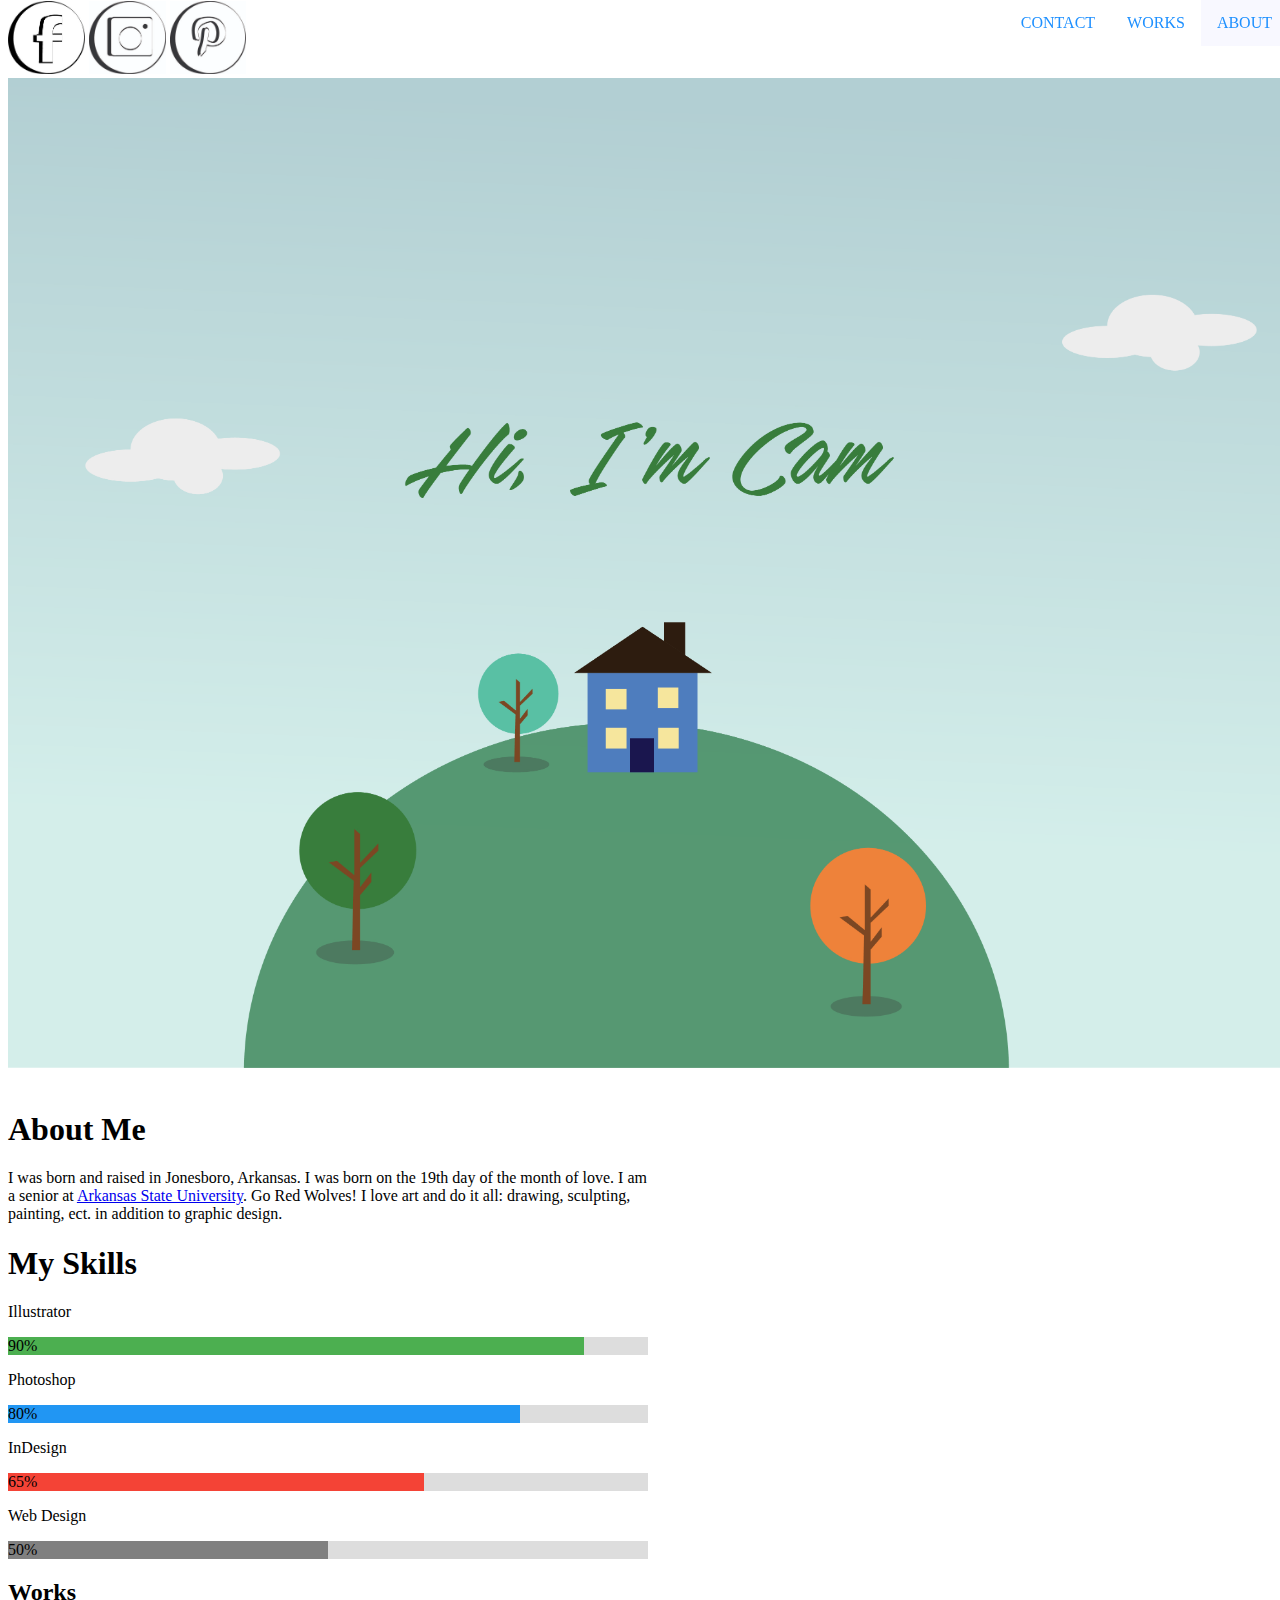
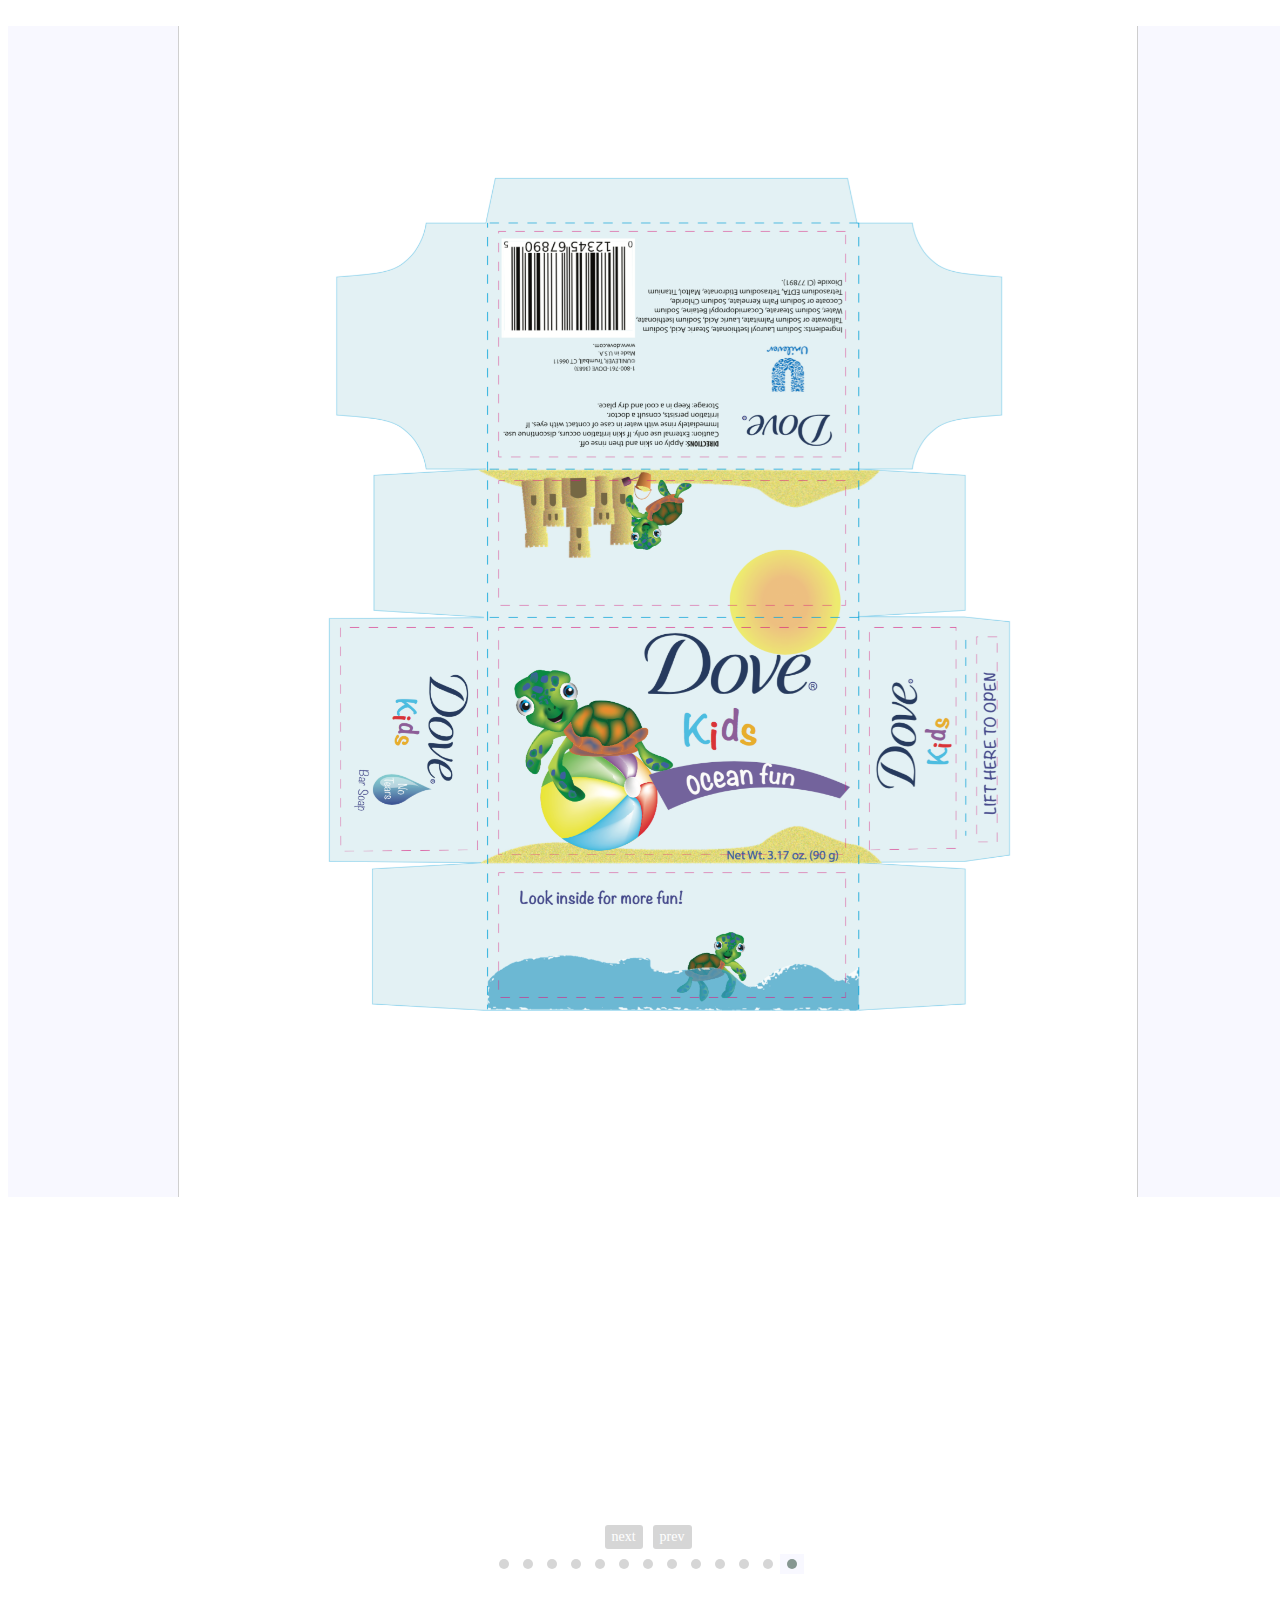
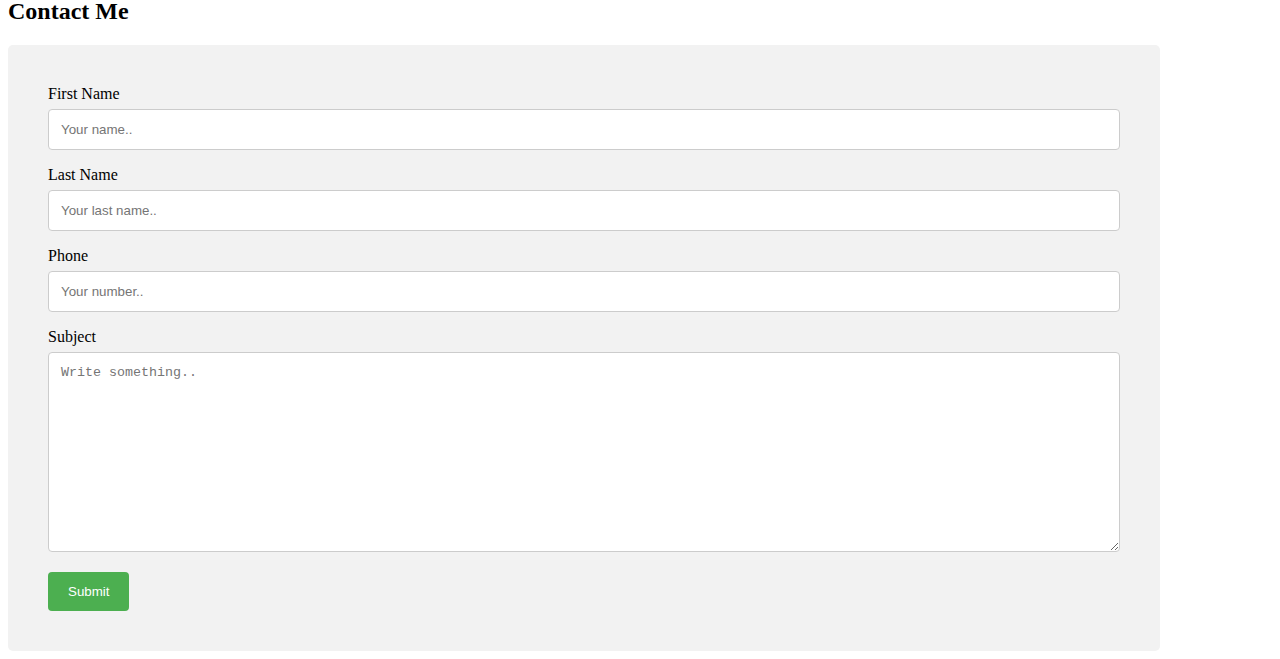
==== index.html @ 18b4d4d0 "initial commit" ====
<!DOCTYPE html>
<html>
    <head>
    <title>Cam Robinson Portfolio</title>
        <link type="text/css" rel="stylesheet" href="style.css">
         <link rel="stylesheet" href="OwlCarousel2-2.2.1/dist/assets/owl.carousel.min.css">
    <link rel="stylesheet" href="OwlCarousel2-2.2.1/dist/assets/owl.theme.default.min.css">
    </head>
    <body>
           <a href="https://www.facebook.com"><img class="icon" src="imgs/icon%20facebook.jpg"></a>
            <a href="https://www.instagram.com/camboslice613/"> <img class="icon" src="imgs/icon%20instagram.jpg"></a>
            <a href="https://www.pinterest.com/camrob11/my-pieces/"> <img class="icon" src="imgs/icon%20pinterest.jpg"></a>
        <header>
            <nav class="nav-top">
                <ul>
                    <li><a class="active" href="#ABOUT">ABOUT</a></li>
                    <li><a class="nav-link" href="#works">WORKS</a></li>
                    <li><a class="nav-link" href="#contact">CONTACT</a></li>
                </ul>
            </nav>
           
            
        </header>
        <section>
            <img class="cover-image" src="imgs/home%20cover%20page.png">
            <img>
            <img>
            <h1>About Me</h1>
            <p class="about-me"> I was born and raised in Jonesboro, Arkansas. I was born on the 19th day of the month of love. I am a senior at <a href="https://www.astate.edu/">Arkansas State University</a>. Go Red Wolves! I love art and do it all: drawing, sculpting, painting, ect. in addition to graphic design. </p>
            </section>
       
            <h1>My Skills</h1>
            <p>Illustrator</p>
            <div class="container">
              <div class="illustrator">90%</div>
            </div>

            <p>Photoshop</p>
            <div class="container">
              <div class="photoshop">80%</div>
            </div>

            <p>InDesign</p>
            <div class="container">
              <div class="indesign">65%</div>
            </div>

            <p>Web Design</p>
            <div class="container">
              <div class="web-design">50%</div>
            </div>
            
        <h2>Works</h2>
         <div  id="works" class="owl-carousel owl-theme">
                <div class="item"><img src="imgs/Screen%20Shot%202017-04-20%20at%2011.49.28%20AM.png"> </div>
                <div class="item"><img src="imgs/Nuthouse%20board.jpg"></div>
                <div class="item"><img src="imgs/zoo%20campaign%20print%20copy.jpg"></div>
                <div class="item"><img src="imgs/Screen%20Shot%202017-04-20%20at%2011.49.59%20AM.png"></div>
                <div class="item"><img src="imgs/Screen%20Shot%202017-04-20%20at%2012.01.51%20PM.png"></div>
                <div class="item"><img src="imgs/Screen%20Shot%202017-04-20%20at%2012.03.06%20PM.png"></div>
                <div class="item"><img src="imgs/Screen%20Shot%202017-04-20%20at%2012.03.46%20PM.png"></div>
                <div class="item"><img src="imgs/Screen%20Shot%202017-04-20%20at%2012.04.08%20PM.png"></div>
            <div class="item"><img src="imgs/coffee%20shop.png"></div>
            <div class="item"><img src="imgs/old%20spice.png"></div>
            <div class="item"><img src="imgs/nike%20ball.png"></div>
            <div class="item"><img src="imgs/nike%20high.png"></div>
            <div class="item"><img src="imgs/nike%20long.png"></div>
            </div>
       
        <script src="OwlCarousel2-2.2.1/docs/assets/vendors/jquery.min.js"></script>
    <script src="OwlCarousel2-2.2.1/dist/owl.carousel.min.js"></script>
        <script>
            $(document).ready(function(){
                $(".owl-carousel").owlCarousel();
            });
        </script>
        <script>
        $('.owl-carousel').owlCarousel({
            rtl:true,
            loop:true,
            margin:40,
            nav:true,
            items: 1
//            responsive:{
//                0:{
//                    items:1
//                },
//                600:{
//                    items:3
//                },
//                1000:{
//                    items:5
//                }
//            }
        })
        </script>
        <h2>Contact Me</h2>
            <div id="contact" class="contact-form">
      <form action="/action_page.php">

        <label for="fname">First Name</label>
        <input type="text" id="fname" name="firstname" placeholder="Your name..">
        <label for="lname">Last Name</label>
        <input type="text" id="lname" name="lastname" placeholder="Your last name..">
          <label for="fname">Phone</label>
        <input type="text" id="fname" name="phonenumber" placeholder="Your number..">
    <label for="subject">Subject</label>
           <textarea id="subject" name="subject" placeholder="Write something.." style="height:200px"></textarea>

        <input type="submit" value="Submit">

  </form>
</div>
        <footer>
            
        
        </footer>
    
    </body>
</html>
---- style.css ----
body {
    width: 100%;
    background-color: ;
}
.cover-image {
    width: 100%;
} 

.icon {
    width: 6%;
    margin-top: -7px;
}

ul {
    list-style-type: none;
    margin: 0;
    padding: 0;
    overflow: hidden;
    position: fixed;
    top: 0;
    width: 100%;
}

li {
    float: right;
     list-style-type: none;
}

li a {
    display: block;
    color: dodgerblue;
    text-align: center;
    padding: 14px 16px;
    text-decoration: none;
    
}

li a:hover:not(.active) {
    background-color: #111;
}

.active {
    background-color: ghostwhite;
}
li a:hover:not(.active) {
    background-color: seagreen;
    color: white;
}
.about-me {
    width: 50%;
    
}
.item {
    width: 75%;
    margin-right: 150px;
        
}

* {box-sizing: border-box}

.container {
  width: 50%;
  background-color: #ddd;
}

.skills {
  text-align: right;
  padding-right: 20px;
  line-height: 40px;
  color: white;
}

/*Skills*/
.illustrator {width: 90%; background-color: #4CAF50;}
.photoshop {width: 80%; background-color: #2196F3;}
.indesign {width: 65%; background-color: #f44336;}
.web-design{width: 50%; background-color: #808080;}


<h1>My Skills</h1>

<p>HTML</p>
<div class="container">
  <div class="illustrator">90%</div>
</div>

<p>CSS</p>
<div class="container">
  <div class="photoshop">80%</div>
</div>

<p>JavaScript</p>
<div class="container">
  <div class="indesign">65%</div>
</div>

<p>PHP</p>
<div class="container">
  <div class="web-design">50%</div>
</div>

input[type=text], select, textarea {
    width: 100%;
    padding: 12px;
    border: 1px solid #ccc;
    border-radius: 4px;
    box-sizing: border-box;
    margin-top: 6px;
    margin-bottom: 16px;
    resize: vertical;
}
/*Contact Form*/
input[type=text], select, textarea {
    width: 100%;
    padding: 12px;
    border: 1px solid #ccc;
    border-radius: 4px;
    box-sizing: border-box;
    margin-top: 6px;
    margin-bottom: 16px;
    resize: vertical;
}

input[type=submit] {
    background-color: #4CAF50;
    color: white;
    padding: 12px 20px;
    border: none;
    border-radius: 4px;
    cursor: pointer;
}

input[type=submit]:hover {
    background-color: #45a049;
}

.contact-form {
    border-radius: 5px;
    background-color: #f2f2f2;
    padding: 40px;
    width: 90%;
    }
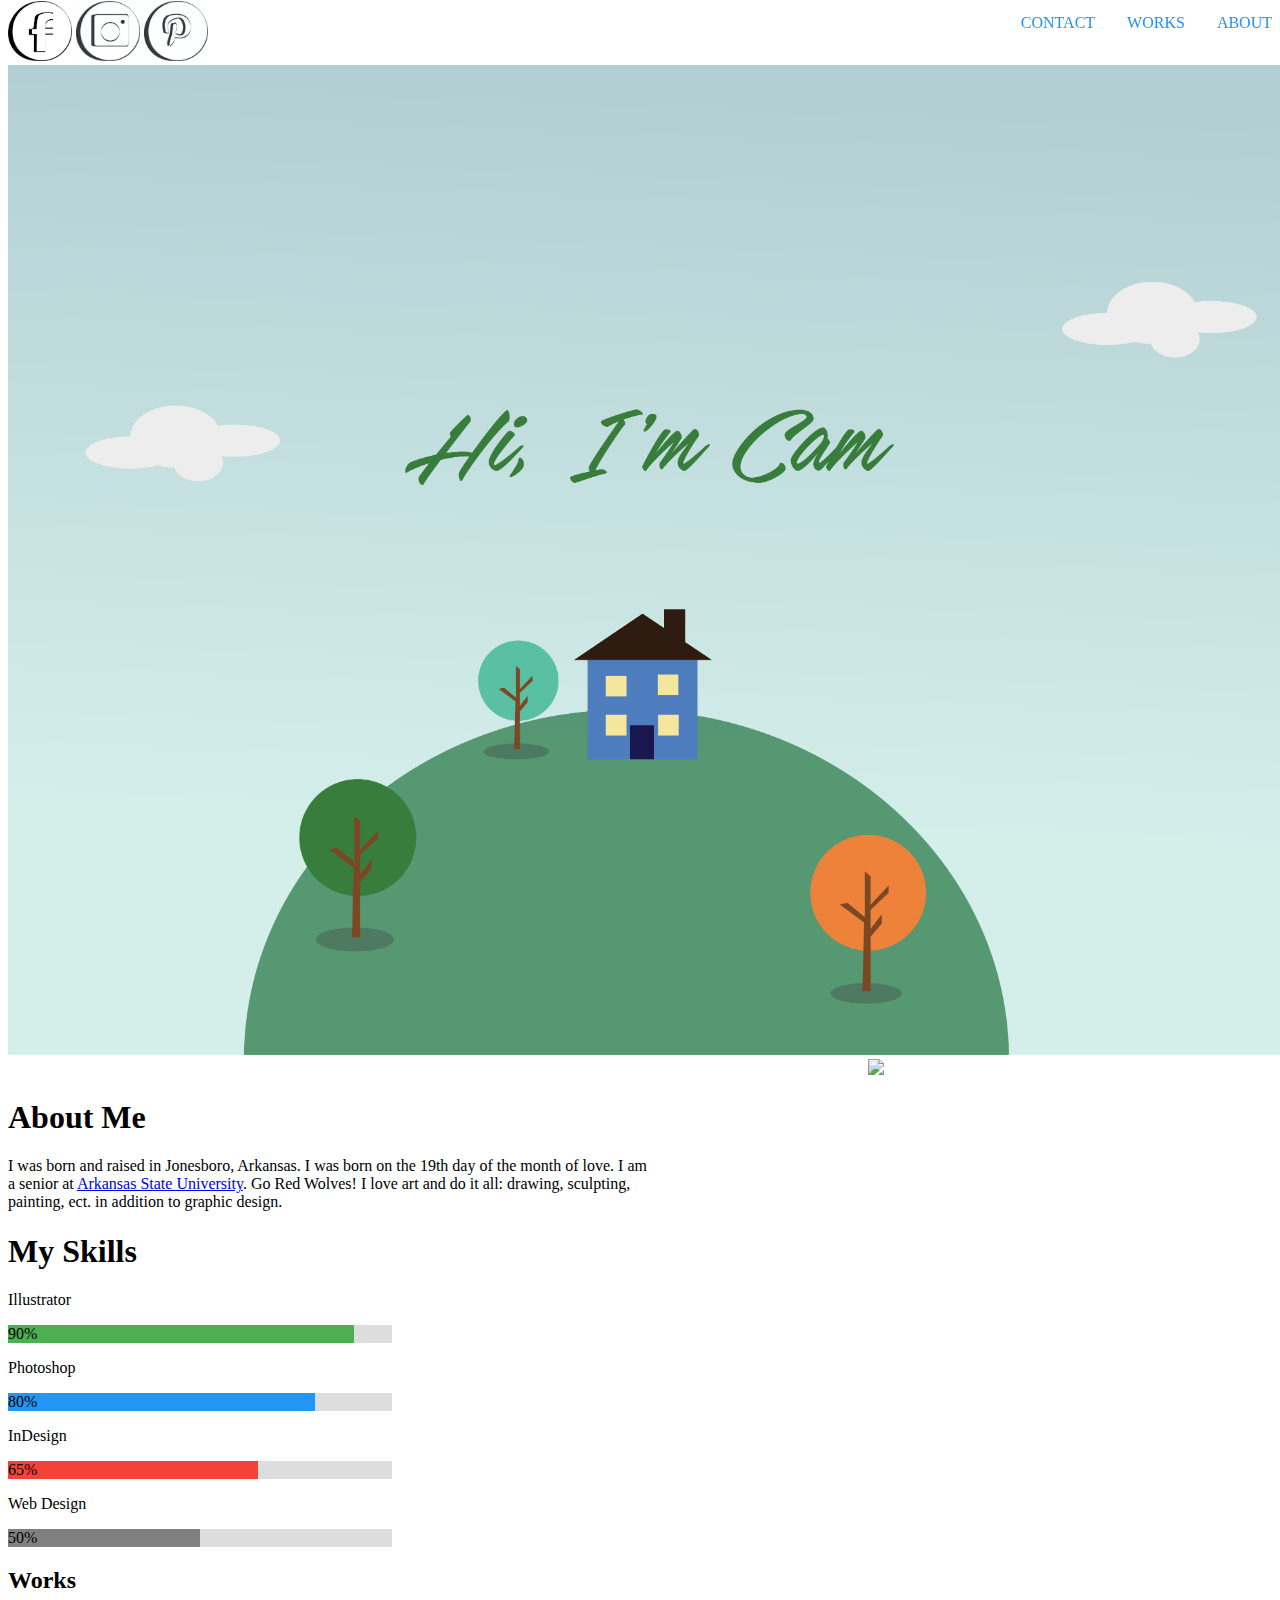
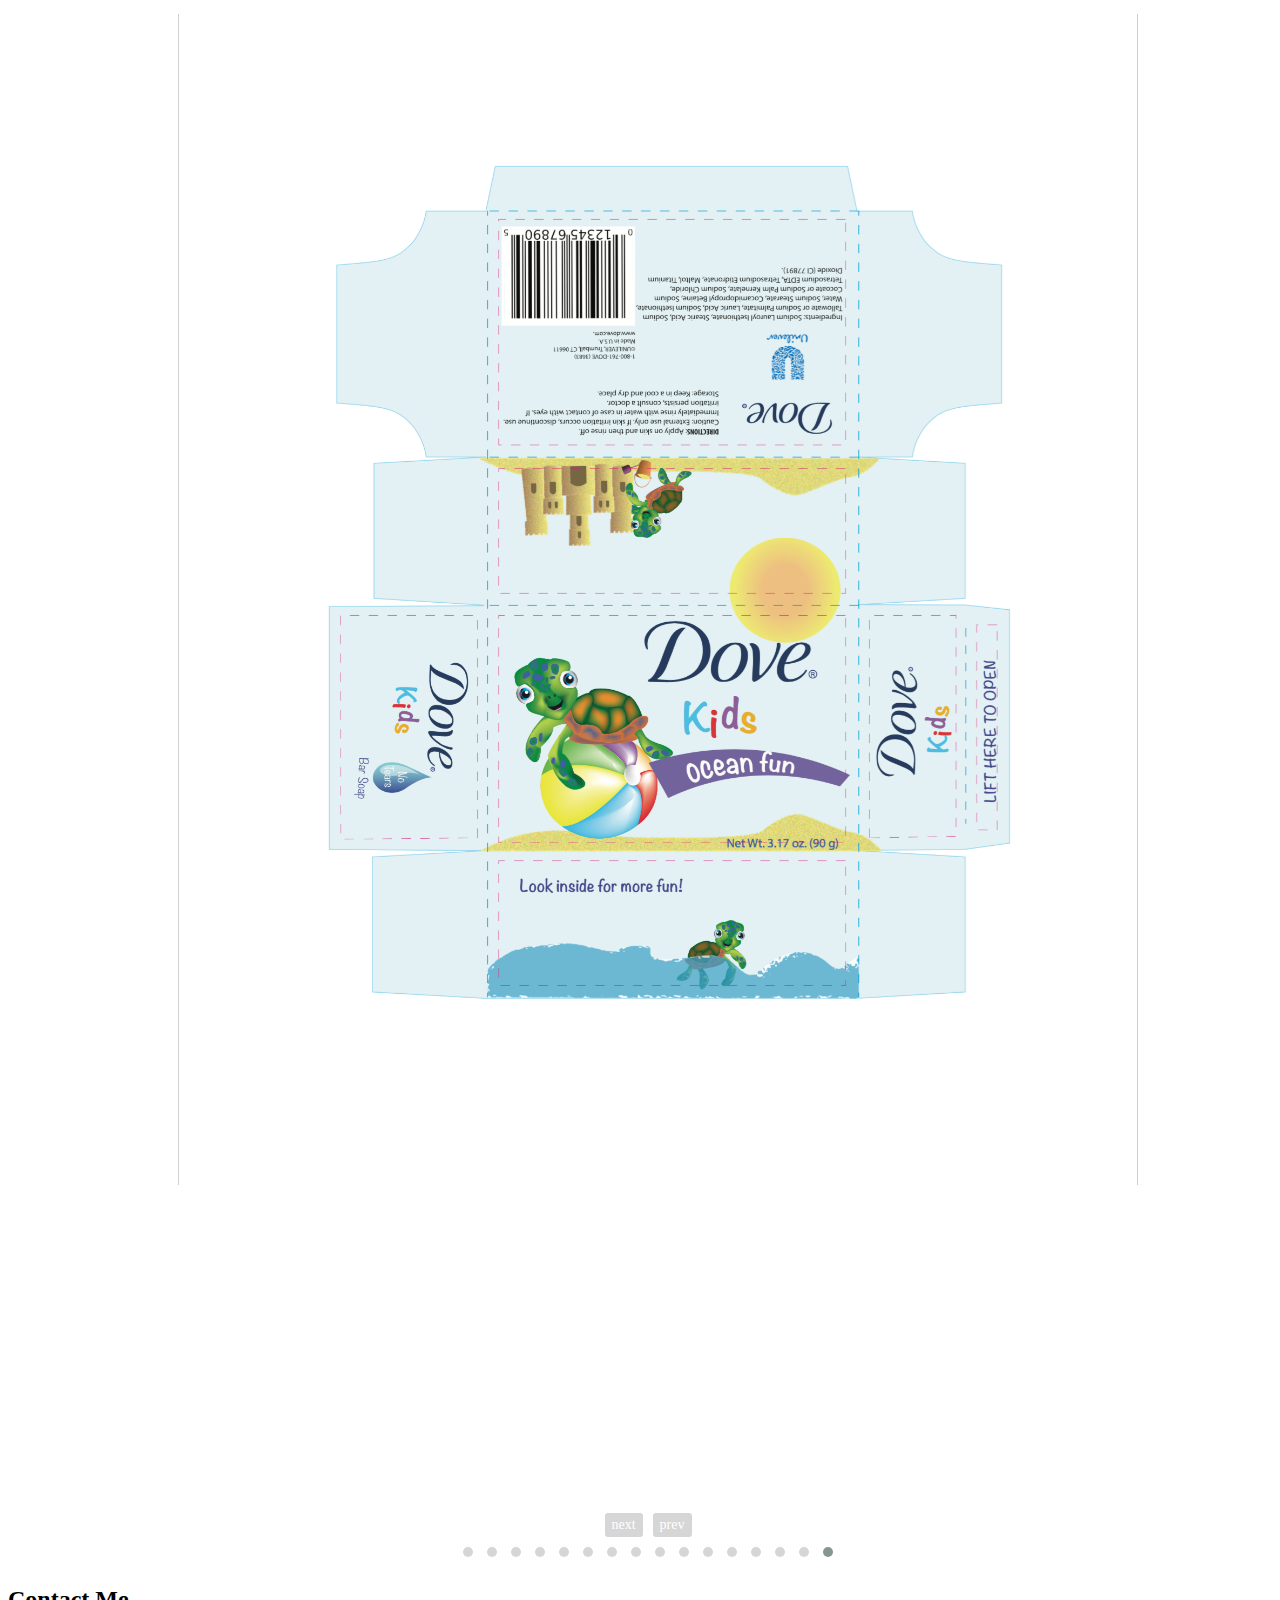
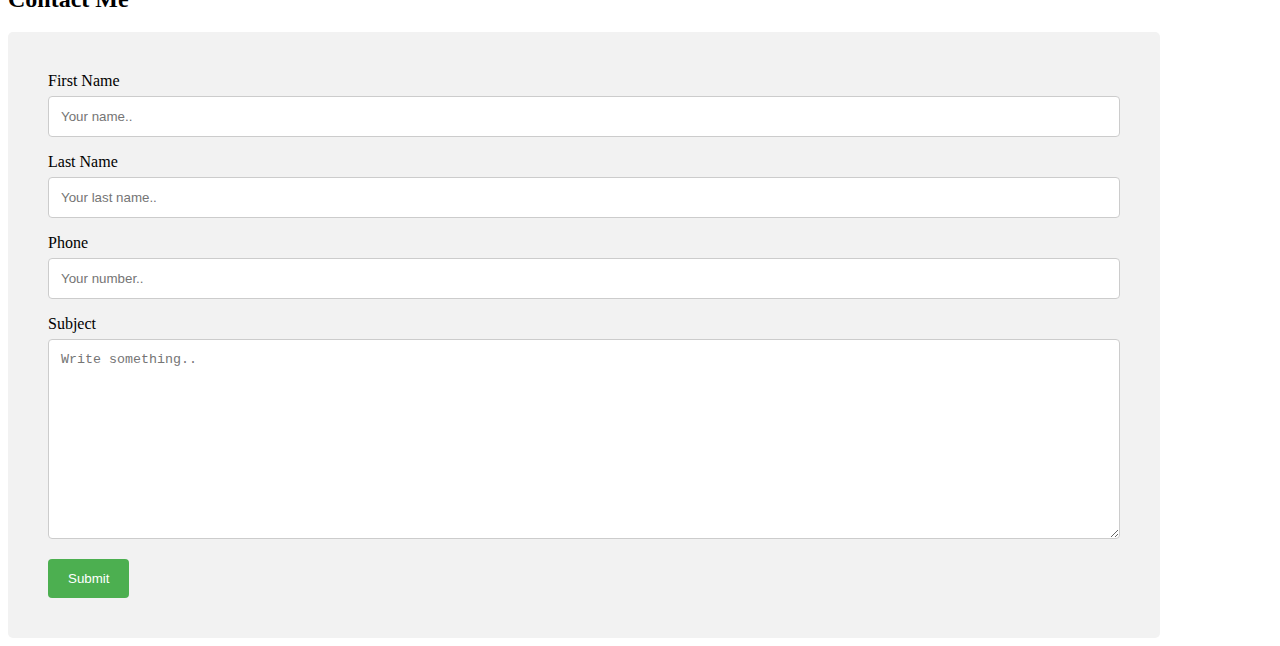
==== commit 0ea5ef6b: "new photos" ====
--- a/index.html
+++ b/index.html
@@ -13,7 +13,7 @@
         <header>
             <nav class="nav-top">
                 <ul>
-                    <li><a class="active" href="#ABOUT">ABOUT</a></li>
+                    <li><a class="active" href="#about">ABOUT</a></li>
                     <li><a class="nav-link" href="#works">WORKS</a></li>
                     <li><a class="nav-link" href="#contact">CONTACT</a></li>
                 </ul>
@@ -23,7 +23,7 @@
         </header>
         <section>
             <img class="cover-image" src="imgs/home%20cover%20page.png">
-            <img>
+            <img class="about-image" src='imgs/VickeryClass_0574.jpg' >
             <img>
             <h1>About Me</h1>
             <p class="about-me"> I was born and raised in Jonesboro, Arkansas. I was born on the 19th day of the month of love. I am a senior at <a href="https://www.astate.edu/">Arkansas State University</a>. Go Red Wolves! I love art and do it all: drawing, sculpting, painting, ect. in addition to graphic design. </p>
@@ -65,6 +65,9 @@
             <div class="item"><img src="imgs/nike%20ball.png"></div>
             <div class="item"><img src="imgs/nike%20high.png"></div>
             <div class="item"><img src="imgs/nike%20long.png"></div>
+             <div class="item"><img src="imgs/nike%20men.png" ></div>
+             <div class="item"><img src="imgs/nike%20women.png" ></div>
+             <div class="item"><img src="imgs/dunk.png" ></div>
             </div>
        
         <script src="OwlCarousel2-2.2.1/docs/assets/vendors/jquery.min.js"></script>
--- a/style.css
+++ b/style.css
@@ -7,7 +7,7 @@
 } 
 
 .icon {
-    width: 6%;
+    width: 5%;
     margin-top: -7px;
 }
 
@@ -40,7 +40,7 @@
 }
 
 .active {
-    background-color: ghostwhite;
+    background-color: white;
 }
 li a:hover:not(.active) {
     background-color: seagreen;
@@ -48,18 +48,24 @@
 }
 .about-me {
     width: 50%;
+    font-size: 1em;
     
 }
+.about-image {
+    width: 25%;
+    float: right;
+    margin-right: 100px;
+}
+
 .item {
     width: 75%;
-    margin-right: 150px;
-        
+    margin-right: 150px;    
 }
 
 * {box-sizing: border-box}
 
 .container {
-  width: 50%;
+  width: 30%;
   background-color: #ddd;
 }
 
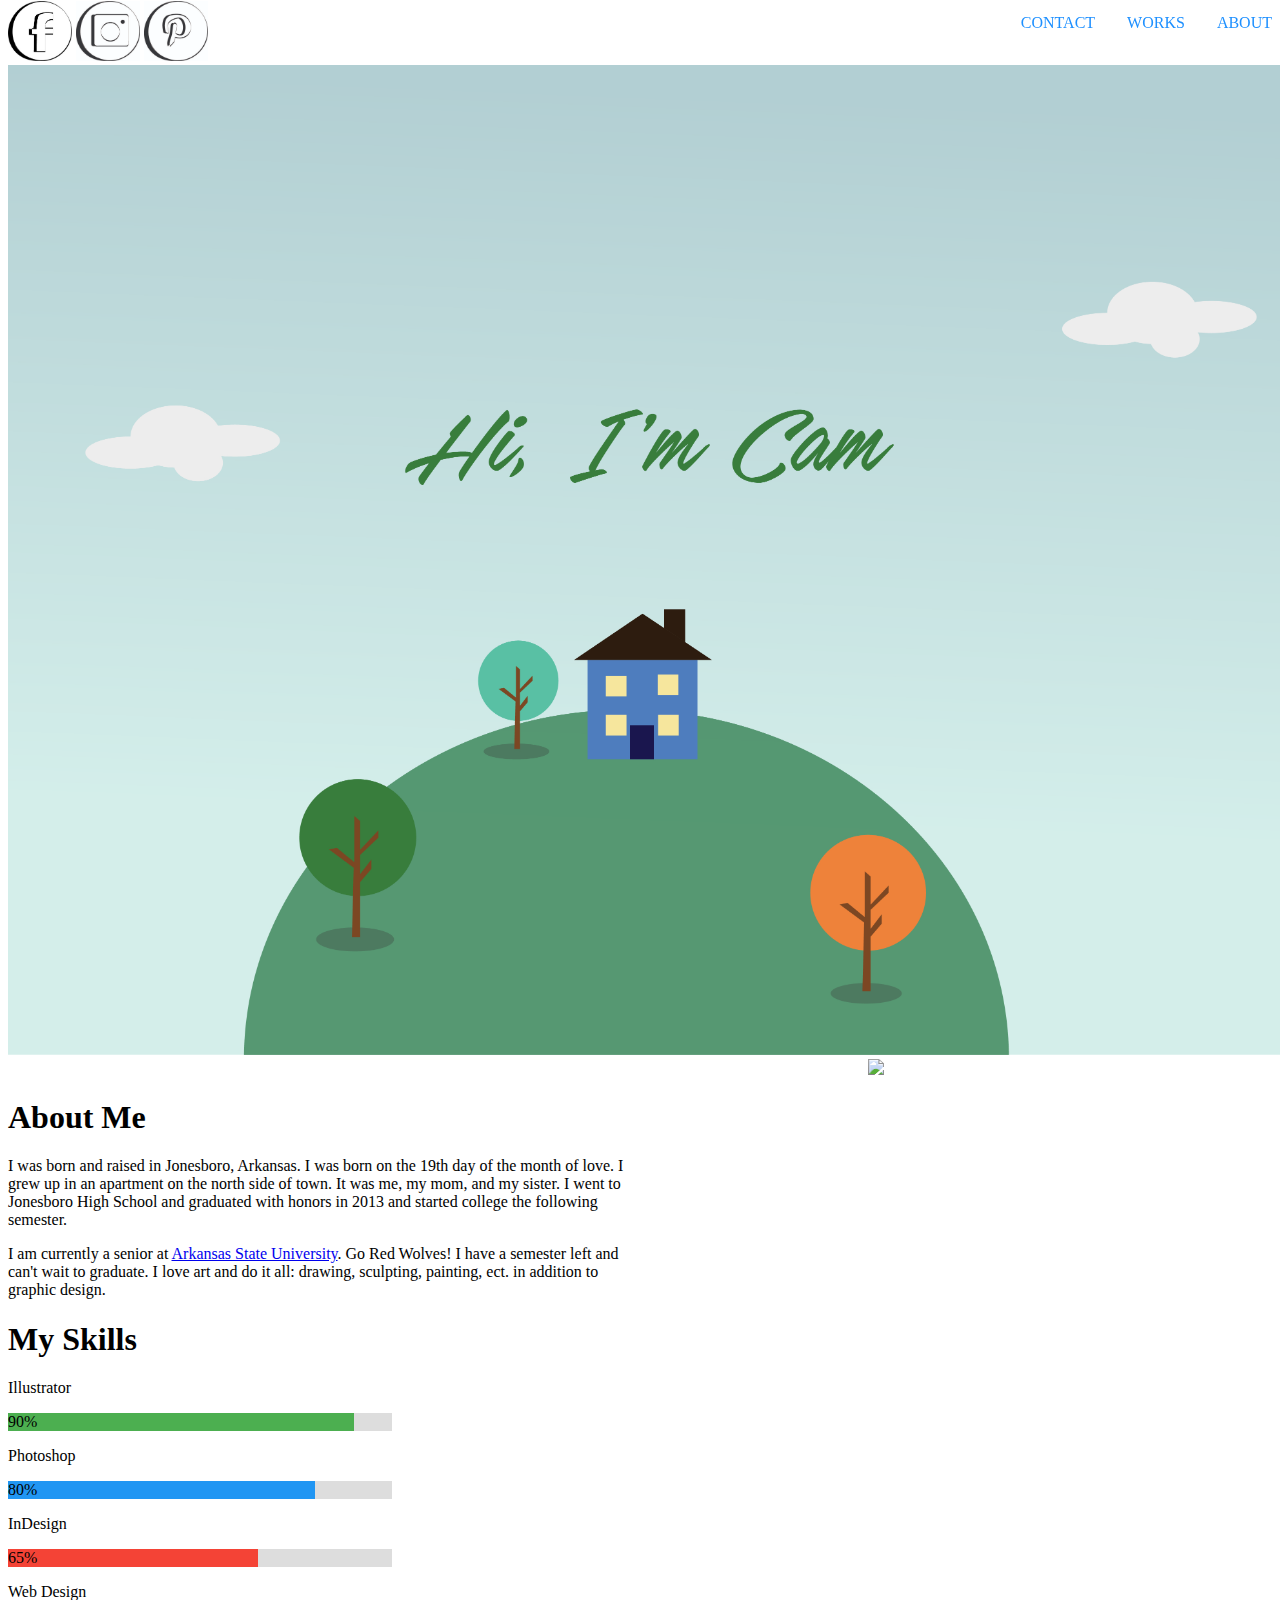
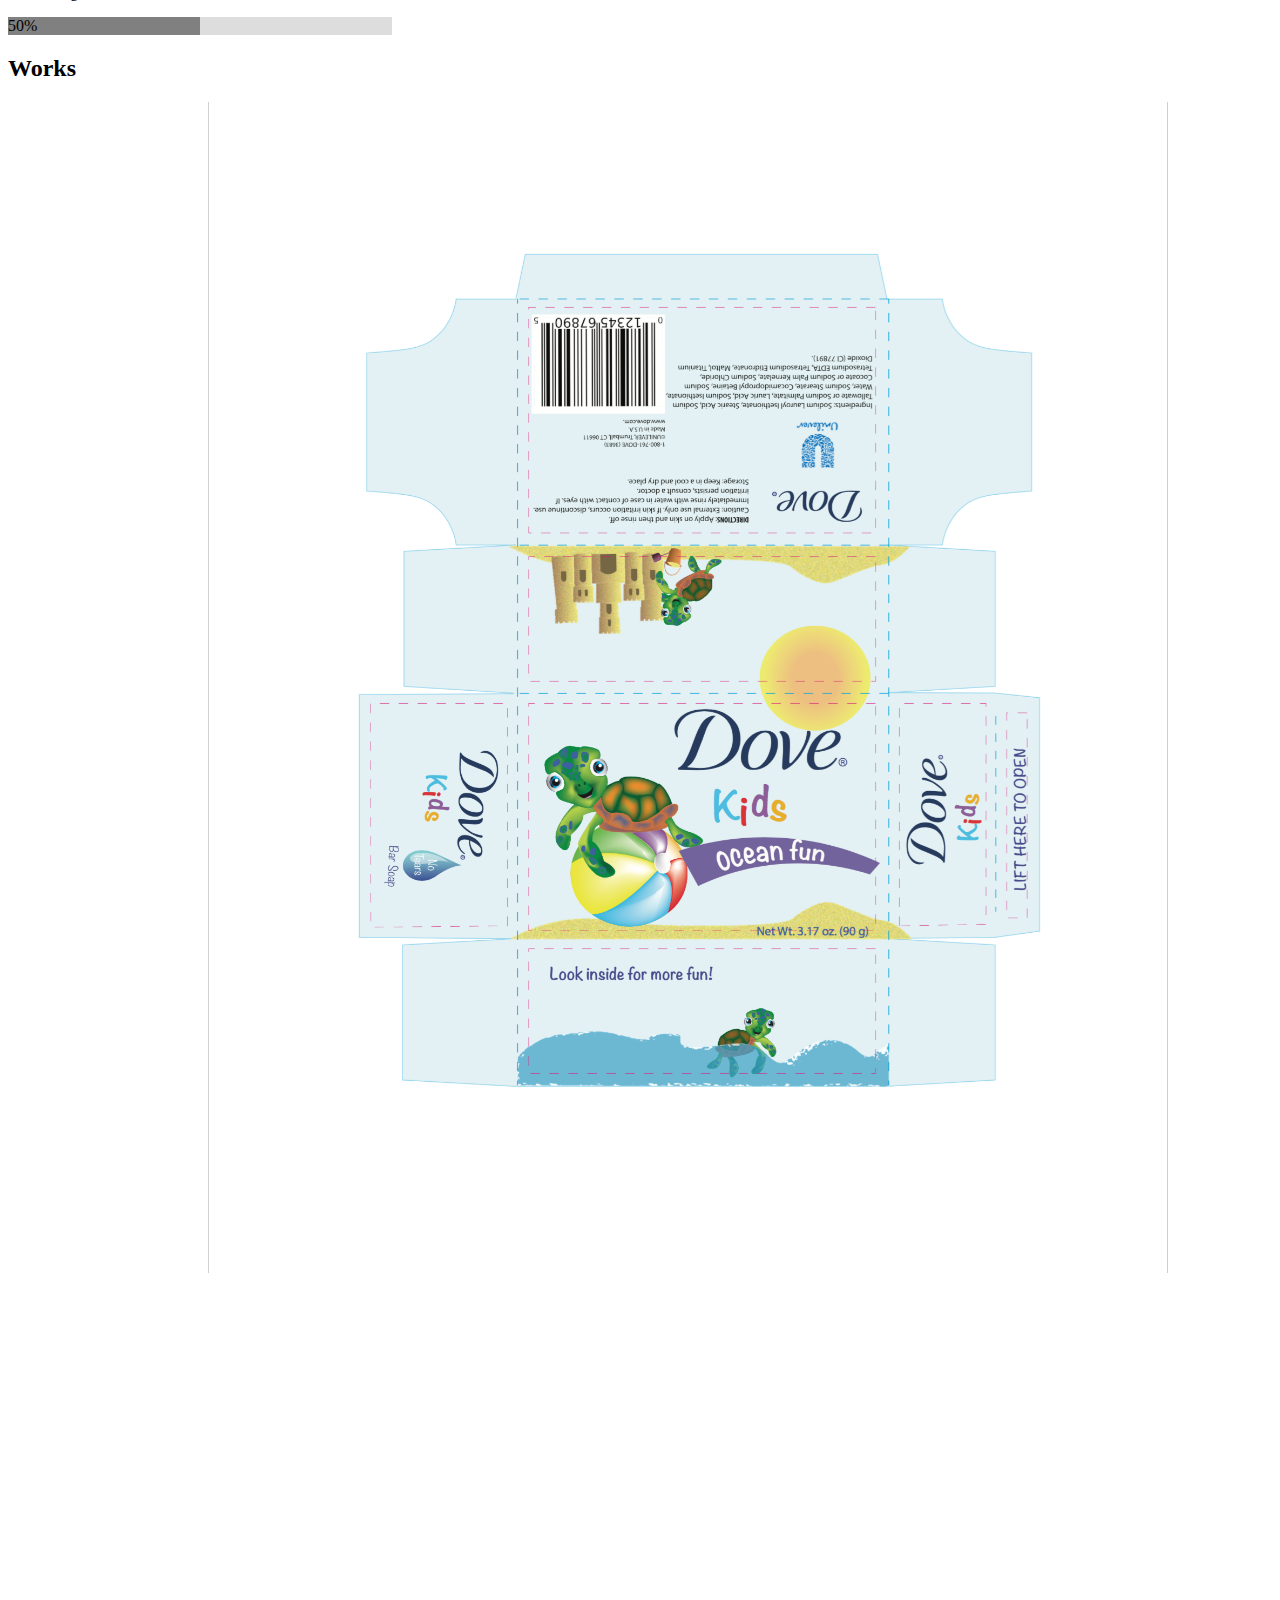
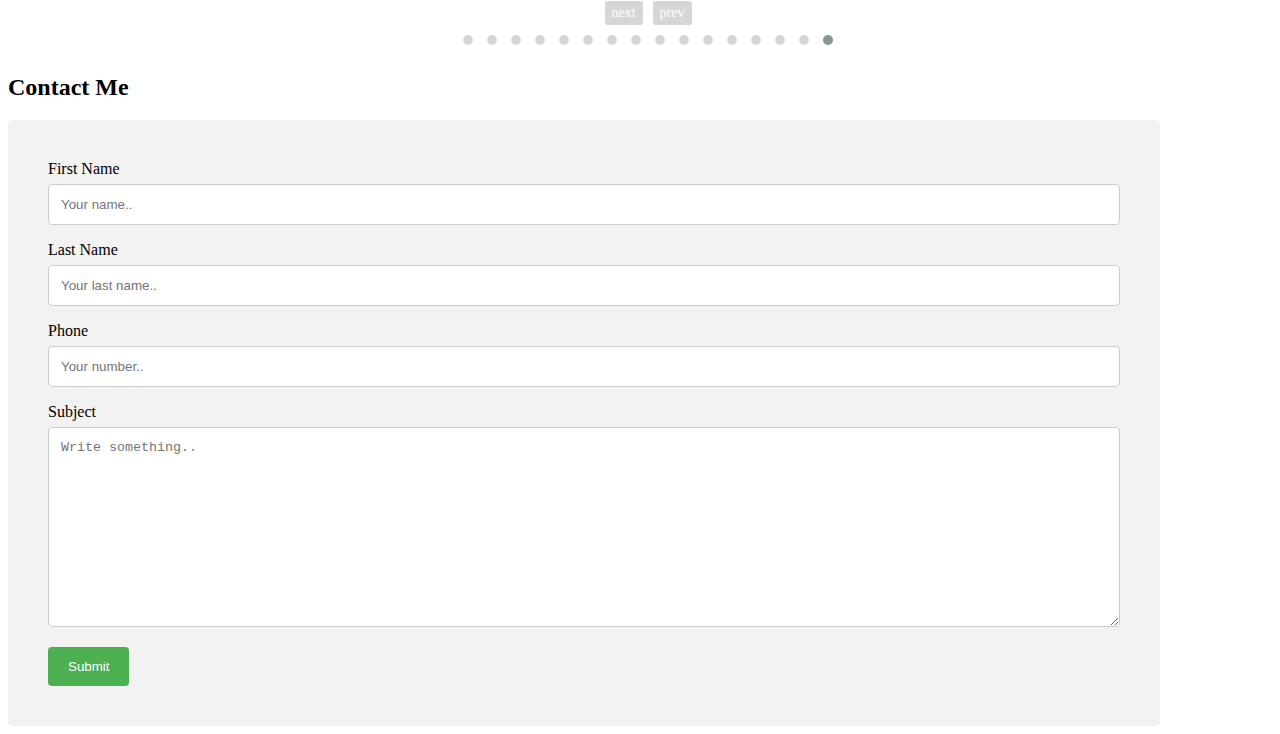
==== commit 067bd413: "new style" ====
--- a/index.html
+++ b/index.html
@@ -26,7 +26,8 @@
             <img class="about-image" src='imgs/VickeryClass_0574.jpg' >
             <img>
             <h1>About Me</h1>
-            <p class="about-me"> I was born and raised in Jonesboro, Arkansas. I was born on the 19th day of the month of love. I am a senior at <a href="https://www.astate.edu/">Arkansas State University</a>. Go Red Wolves! I love art and do it all: drawing, sculpting, painting, ect. in addition to graphic design. </p>
+            <p class="about-me"> I was born and raised in Jonesboro, Arkansas. I was born on the 19th day of the month of love. I grew up in an apartment on the north side of town. It was me, my mom, and my sister. I went to Jonesboro High School and graduated with honors in 2013 and started college the following semester. </p>
+            <p class="about-me"> I am currently a senior at <a href="https://www.astate.edu/">Arkansas State University</a>. Go Red Wolves! I have a semester left and can't wait to graduate. I love art and do it all: drawing, sculpting, painting, ect. in addition to graphic design. </p>
             </section>
        
             <h1>My Skills</h1>
--- a/style.css
+++ b/style.css
@@ -59,7 +59,8 @@
 
 .item {
     width: 75%;
-    margin-right: 150px;    
+    margin-right: 120px; 
+    position: relative;
 }
 
 * {box-sizing: border-box}
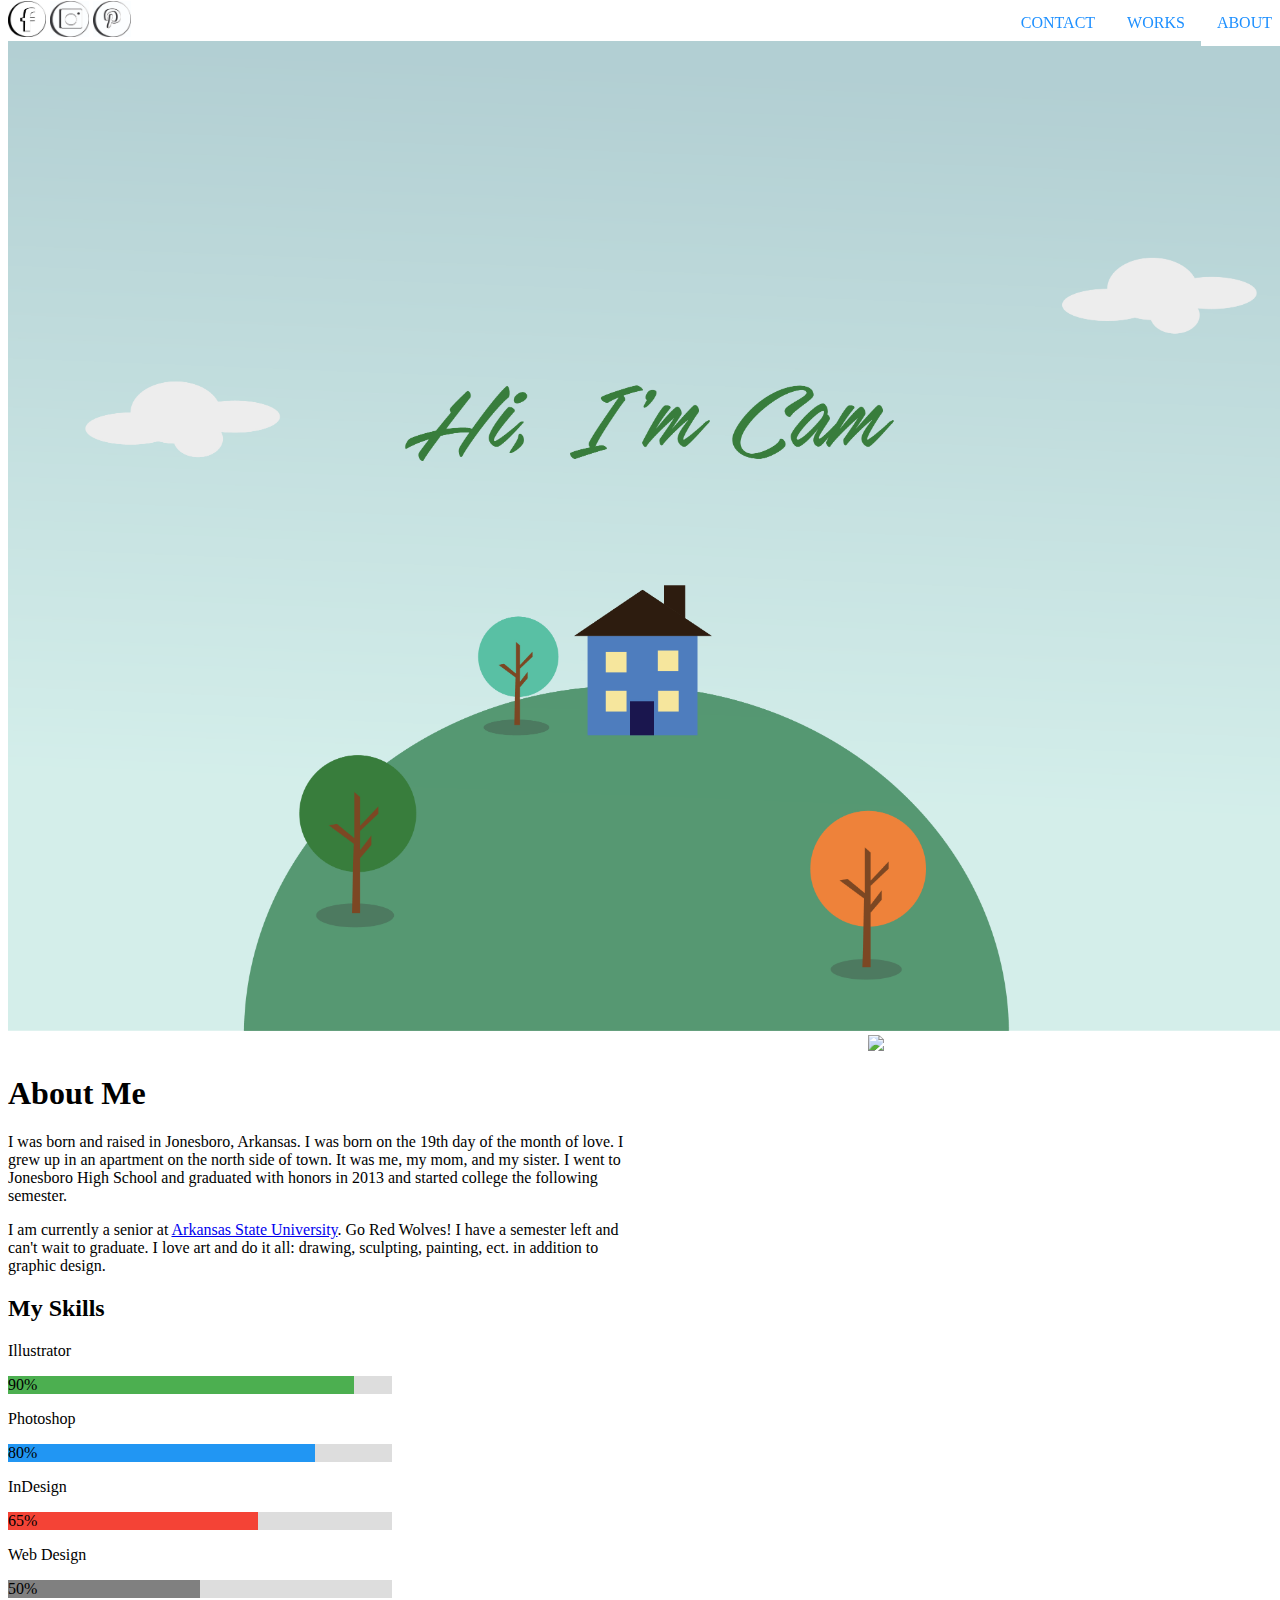
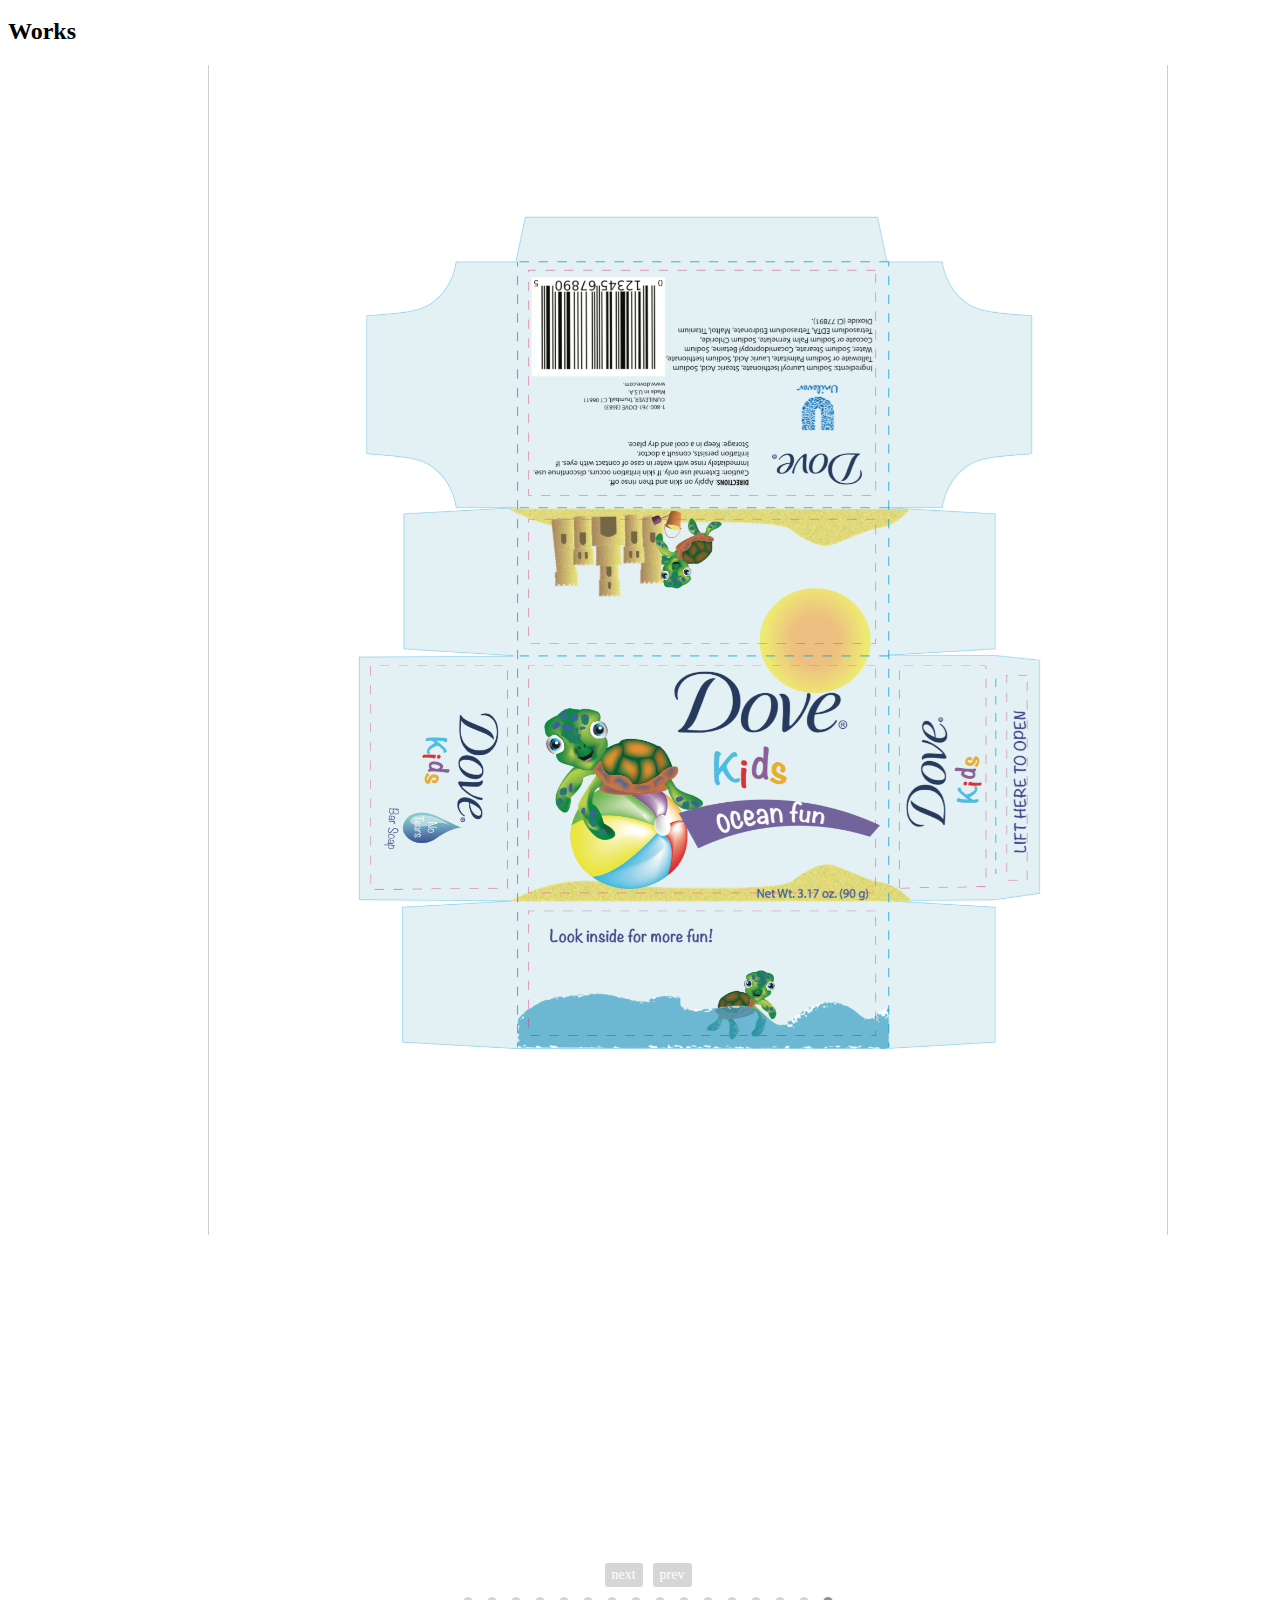
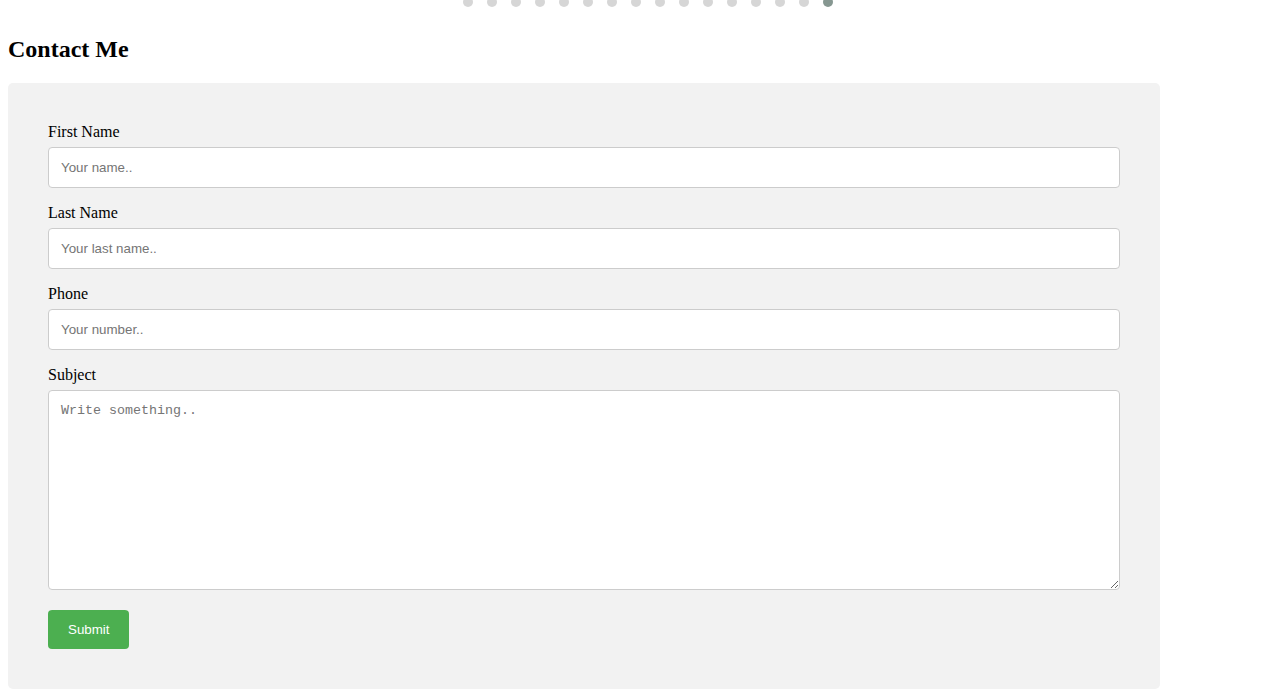
==== commit 624a04fb: "more stuff" ====
--- a/index.html
+++ b/index.html
@@ -30,7 +30,7 @@
             <p class="about-me"> I am currently a senior at <a href="https://www.astate.edu/">Arkansas State University</a>. Go Red Wolves! I have a semester left and can't wait to graduate. I love art and do it all: drawing, sculpting, painting, ect. in addition to graphic design. </p>
             </section>
        
-            <h1>My Skills</h1>
+            <h2>My Skills</h2>
             <p>Illustrator</p>
             <div class="container">
               <div class="illustrator">90%</div>
--- a/style.css
+++ b/style.css
@@ -1,13 +1,15 @@
 body {
     width: 100%;
-    background-color: ;
+}
+.nav-top{
+    width: 100%;
 }
 .cover-image {
     width: 100%;
 } 
 
 .icon {
-    width: 5%;
+    width: 3%;
     margin-top: -7px;
 }
 
@@ -75,6 +77,10 @@
   padding-right: 20px;
   line-height: 40px;
   color: white;
+}
+
+h1 {
+    font-size: 2em;
 }
 
 /*Skills*/
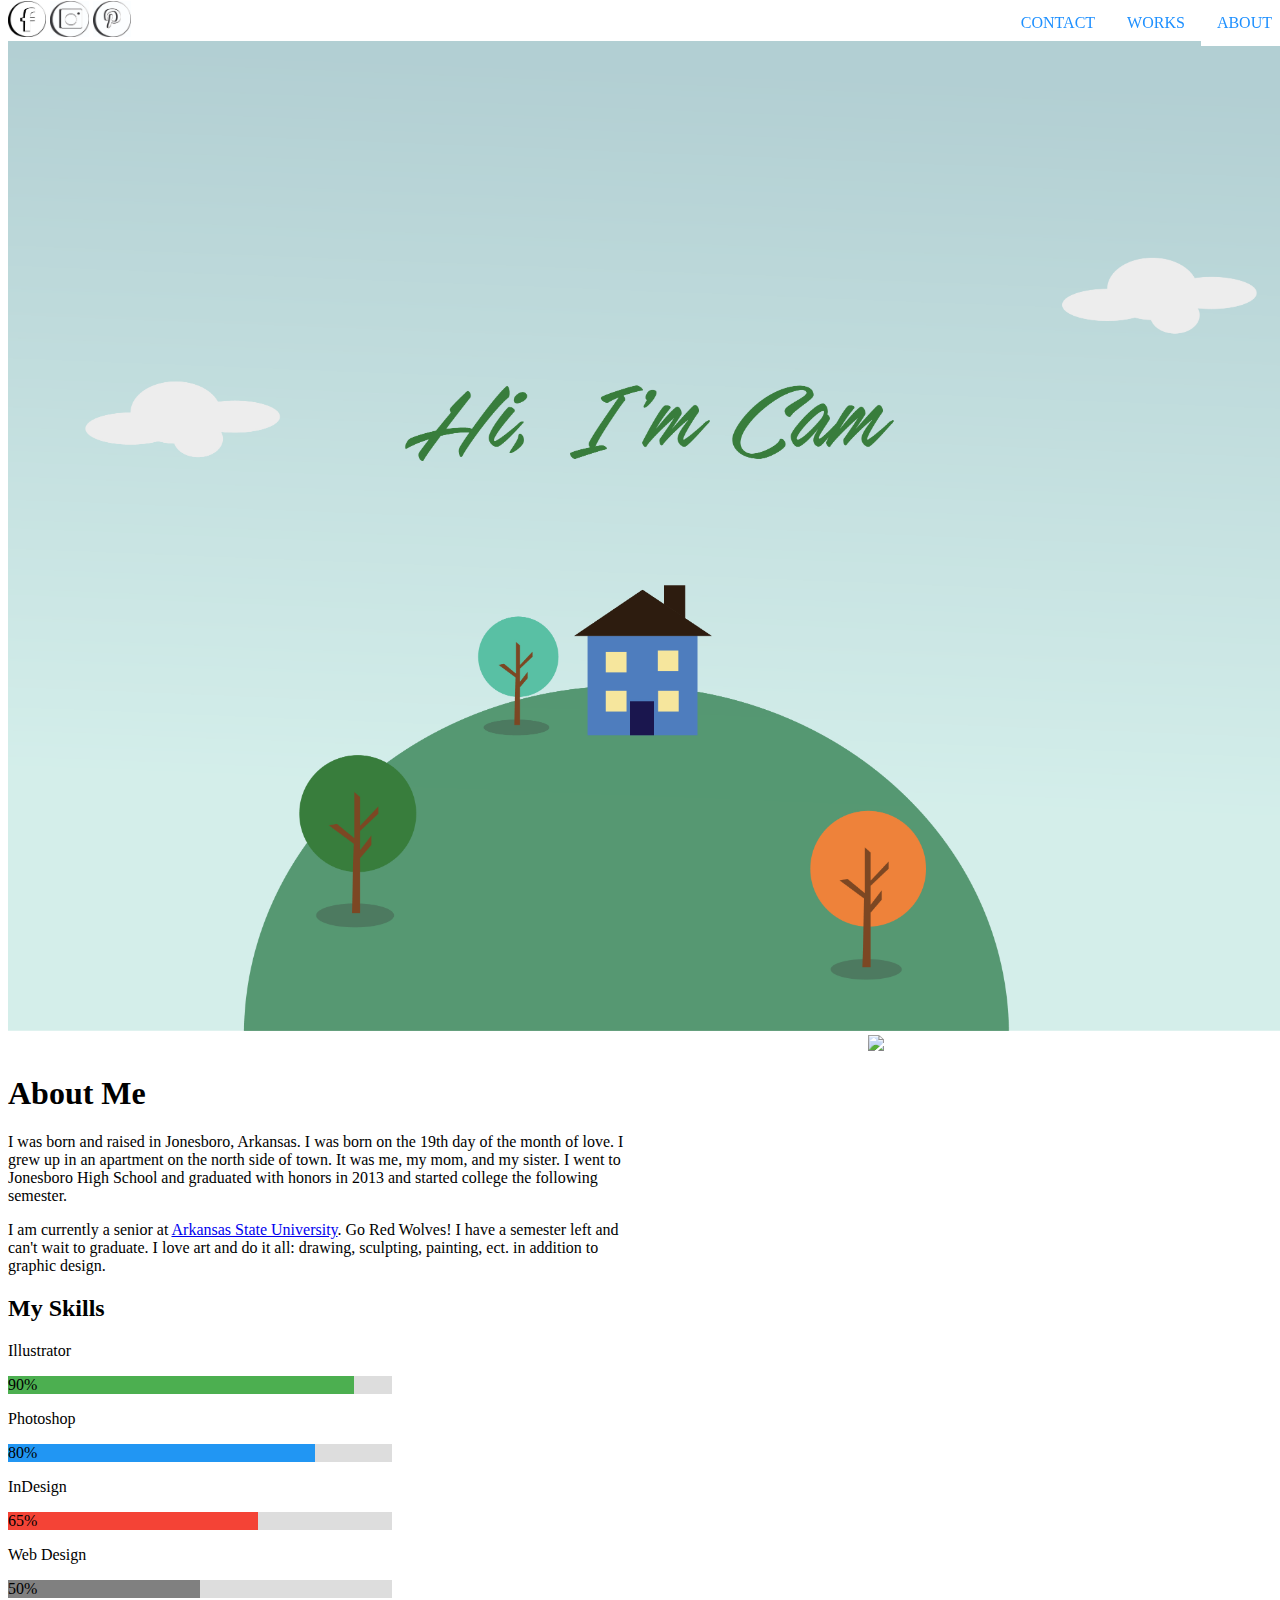
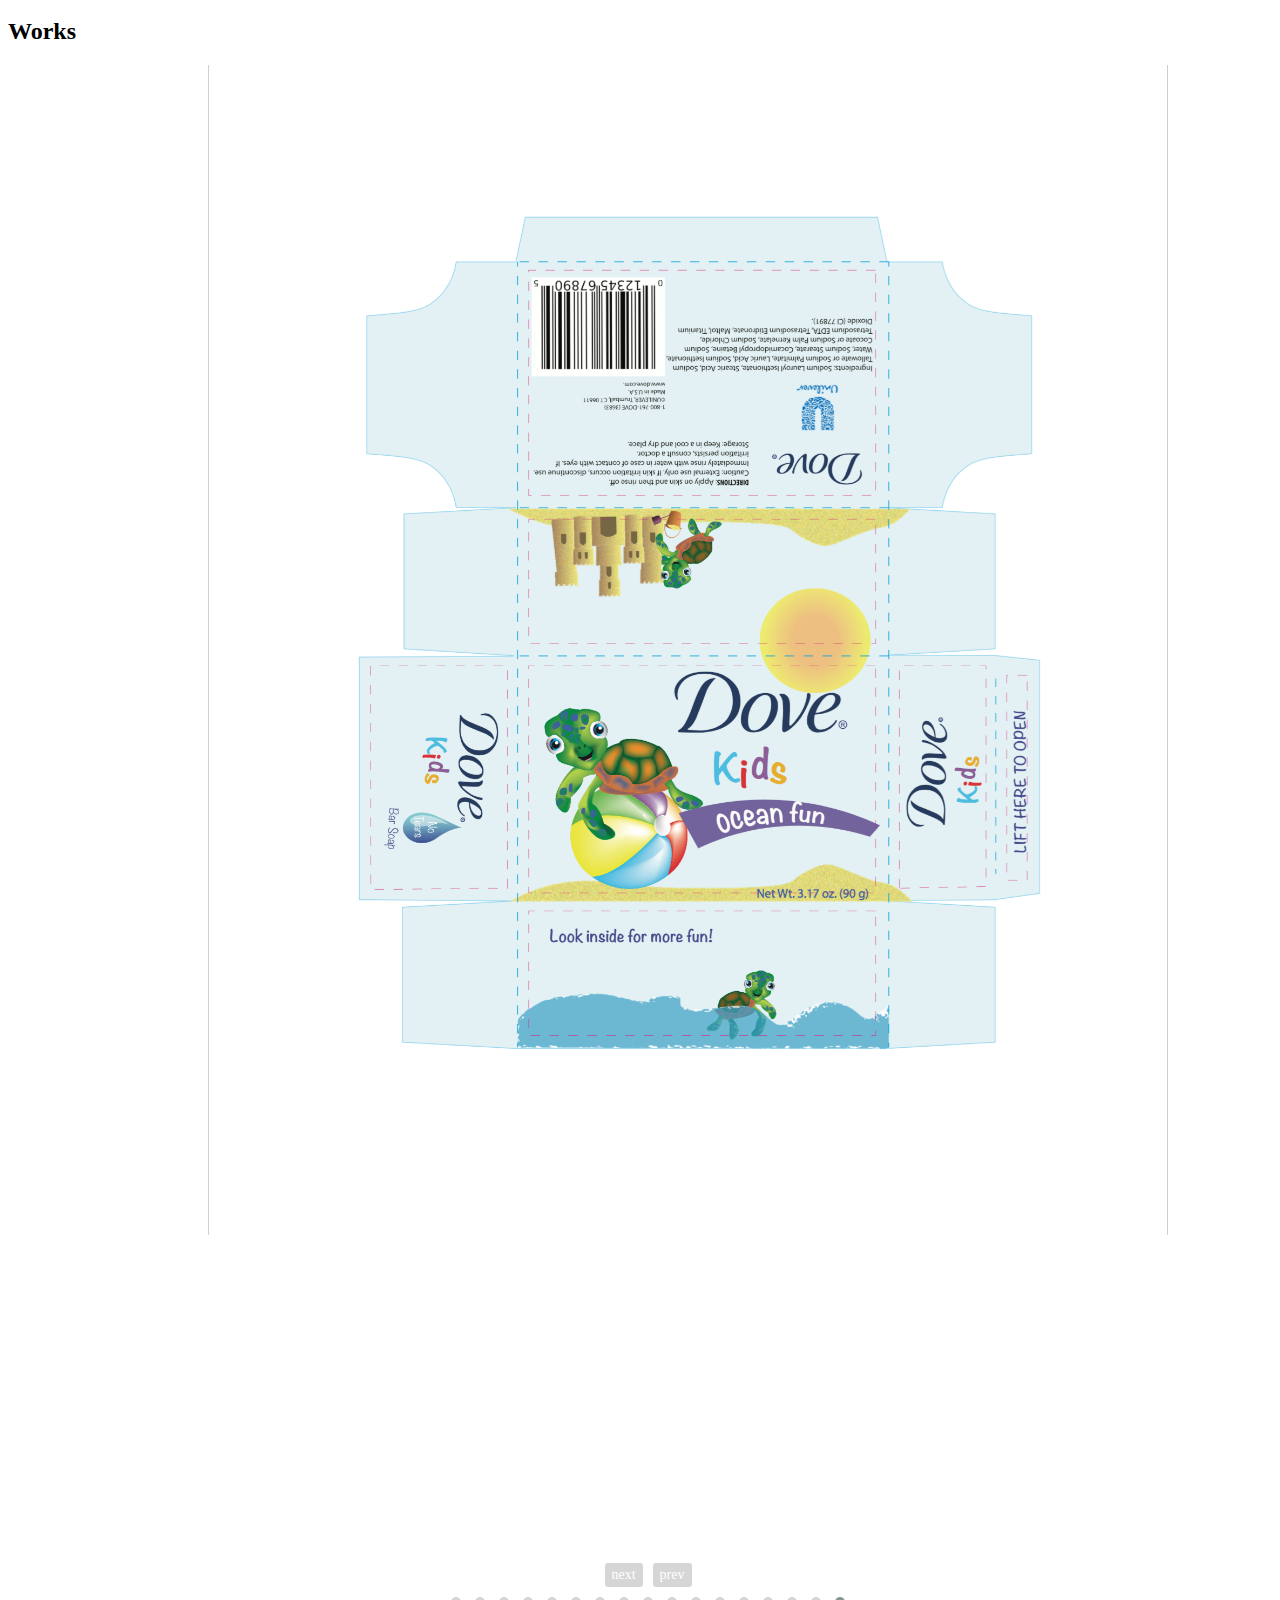
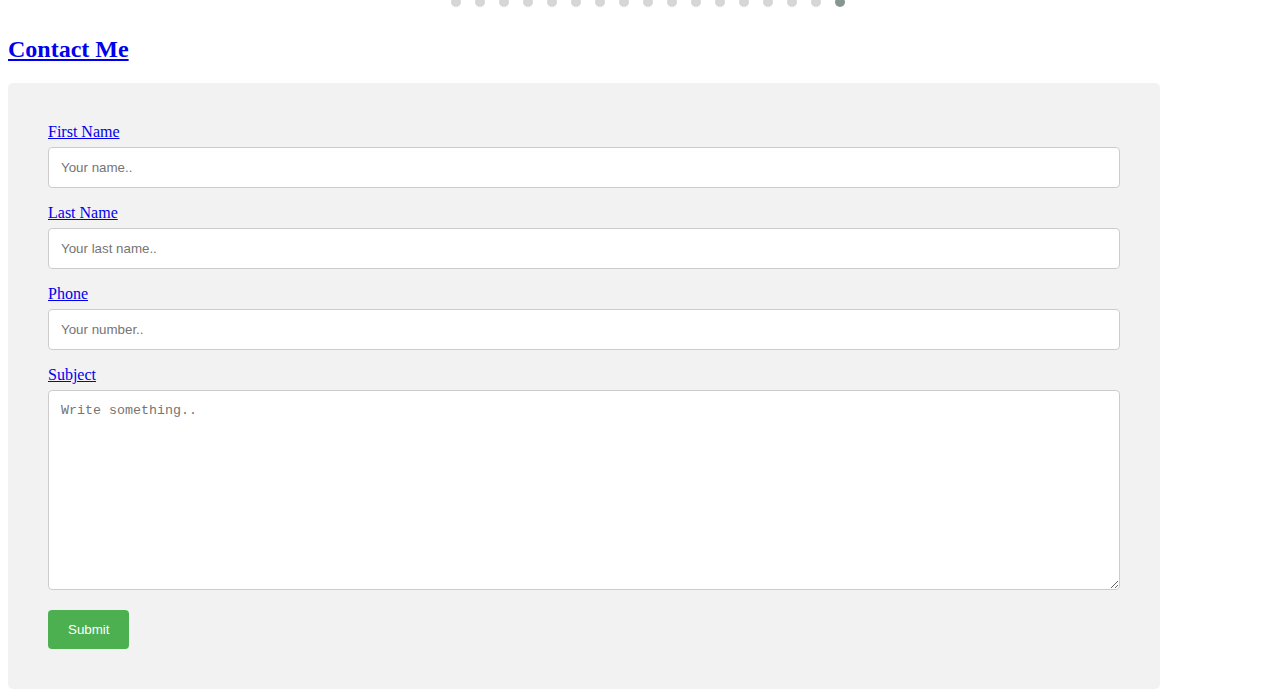
==== commit a4704ca2: "we" ====
--- a/index.html
+++ b/index.html
@@ -68,7 +68,7 @@
             <div class="item"><img src="imgs/nike%20long.png"></div>
              <div class="item"><img src="imgs/nike%20men.png" ></div>
              <div class="item"><img src="imgs/nike%20women.png" ></div>
-             <div class="item"><img src="imgs/dunk.png" ></div>
+             <div class="item"><a href="http://dunk.camlrob.us/"><img src="imgs/dunk.png" ></div>
             </div>
        
         <script src="OwlCarousel2-2.2.1/docs/assets/vendors/jquery.min.js"></script>
